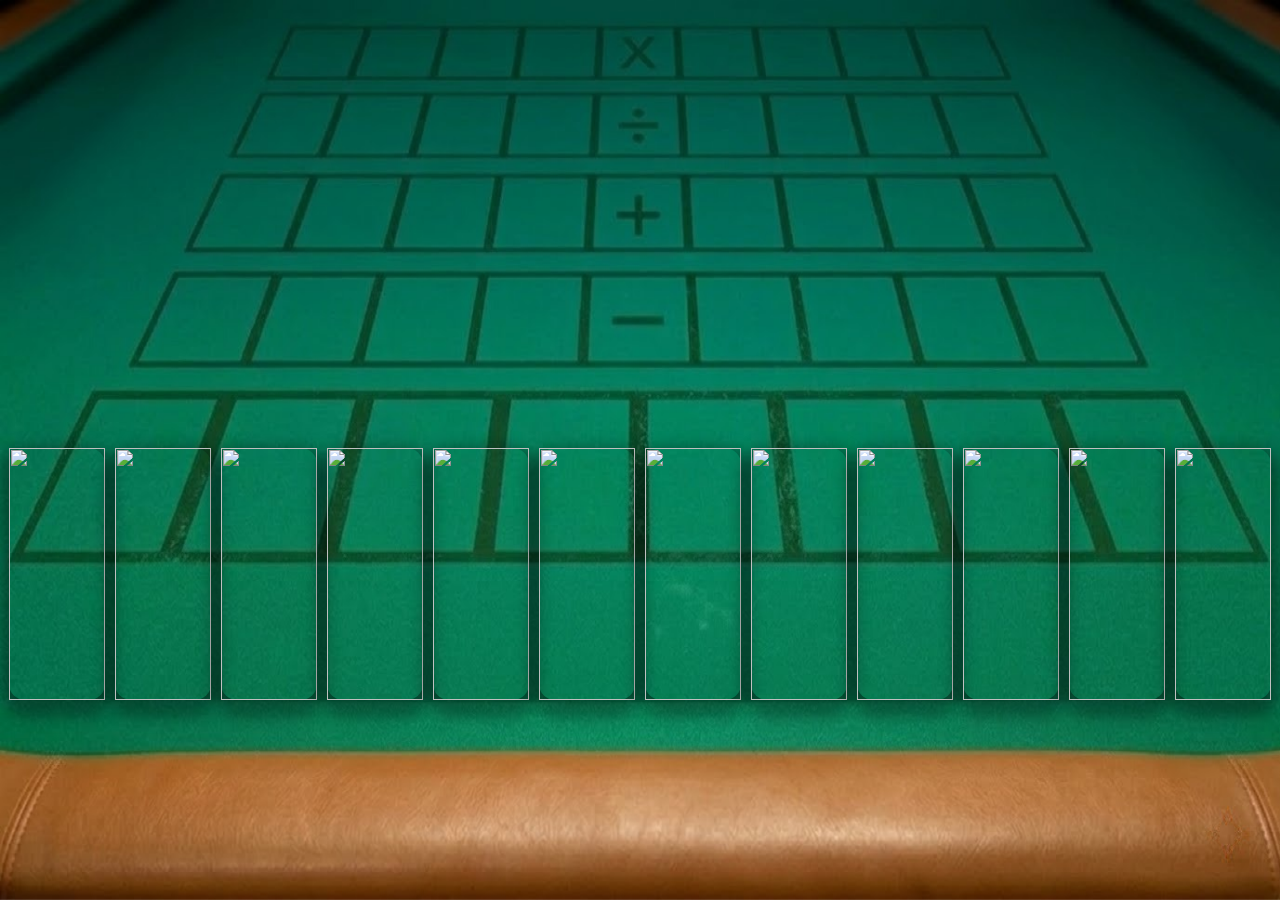
==== calculator.html @ 3f8a5e02 "Repeated screens removed. General screen added. Card hand images added via JS." ====
<!DOCTYPE html>
<html lang="pt-br">
<head>
    <meta charset="UTF-8">
    <meta name="viewport" content="width=device-width, initial-scale=1.0">
    <link rel="stylesheet" href="https://cdnjs.cloudflare.com/ajax/libs/font-awesome/6.7.2/css/all.min.css" integrity="sha512-Evv84Mr4kqVGRNSgIGL/F/aIDqQb7xQ2vcrdIwxfjThSH8CSR7PBEakCr51Ck+w+/U6swU2Im1vVX0SVk9ABhg==" crossorigin="anonymous" referrerpolicy="no-referrer" />
    <link rel="stylesheet" href="css/calculatorTrucoStyle.css">
    <title>calculator</title>
</head>
<body>
    <div id="container">
        <img src="img/tableCalculator.png" alt="" id="tableImg">
        <div id="table">
            <div class="gridTable" id="multiplication">
                <button id="multiplication0" class="cardTable"></button>
                <button id="multiplication1" class="cardTable"></button>
                <button id="multiplication2" class="cardTable"></button>
                <button id="multiplication3" class="cardTable"></button>
                <button id="*" class="operatorTable"></button>
                <button id="multiplication5" class="cardTable"></button>
                <button id="multiplication6" class="cardTable"></button>
                <button id="multiplication7" class="cardTable"></button>
                <button id="multiplication8" class="cardTable"></button>
            </div>

            <div class="gridTable" id="division">
                <button id="division0" class="cardTable"></button>
                <button id="division1" class="cardTable"></button>
                <button id="division2" class="cardTable"></button>
                <button id="division3" class="cardTable"></button>
                <button id="/" class="operatorTable"></button>
                <button id="division5" class="cardTable"></button>
                <button id="division6" class="cardTable"></button>
                <button id="division7" class="cardTable"></button>
                <button id="division8" class="cardTable"></button>
            </div>

            <div class="gridTable" id="summation">
                <button id="summation0" class="cardTable"></button>
                <button id="summation1" class="cardTable"></button>
                <button id="summation2" class="cardTable"></button>
                <button id="summation3" class="cardTable"></button>
                <button id="+" class="operatorTable"></button>
                <button id="summation5" class="cardTable"></button>
                <button id="summation6" class="cardTable"></button>
                <button id="summation7" class="cardTable"></button>
                <button id="summation8" class="cardTable"></button>
            </div>

            <div class="gridTable" id="subtraction">
                <button id="subtraction0" class="cardTable"></button>
                <button id="subtraction1" class="cardTable"></button>
                <button id="subtraction2" class="cardTable"></button>
                <button id="subtraction3" class="cardTable"></button>
                <button id="-" class="operatorTable"></button>
                <button id="subtraction5" class="cardTable"></button>
                <button id="subtraction6" class="cardTable"></button>
                <button id="subtraction7" class="cardTable"></button>
                <button id="subtraction8" class="cardTable"></button>
            </div>

            <div class="gridTable" id="result">
                <div id="result7" class="resultTable"></div>
                <div id="result6" class="resultTable"></div>
                <div id="result5" class="resultTable"></div>
                <div id="result4" class="resultTable"></div>
                <div id="result3" class="resultTable"></div>
                <div id="result2" class="resultTable"></div>
                <div id="result1" class="resultTable"></div>
                <div id="result0" class="resultTable"></div>
            </div>
            
        </div>

        <div id="hand">
            <div id="-" class="cardHand"><img id="-" src="" class="cardHandImg"></div>
            <div id="0" class="cardHand"><img id="0" src="" class="cardHandImg"></div>
            <div id="1" class="cardHand"><img id="1" src="" class="cardHandImg"></div>
            <div id="2" class="cardHand"><img id="2" src="" class="cardHandImg"></div>
            <div id="3" class="cardHand"><img id="3" src="" class="cardHandImg"></div>
            <div id="4" class="cardHand"><img id="4" src="" class="cardHandImg"></div>
            <div id="5" class="cardHand"><img id="5" src="" class="cardHandImg"></div>
            <div id="6" class="cardHand"><img id="6" src="" class="cardHandImg"></div>
            <div id="7" class="cardHand"><img id="7" src="" class="cardHandImg"></div>
            <div id="8" class="cardHand"><img id="8" src="" class="cardHandImg"></div>
            <div id="9" class="cardHand"><img id="9" src="" class="cardHandImg"></div>
            <div id="." class="cardHand"><img id="point" src="" class="cardHandImg"></div>
        </div>
    </div>
    <script src="./js/app.js"></script>
</body>
</html>
---- css/calculatorTrucoStyle.css ----
@import url('https://fonts.googleapis.com/css2?family=Dokdo&display=swap');

* {
    padding: 0;
    margin: 0;
}

button {
    background: none;
    border: none;
    padding: 0;
    margin: 0;
}

#container {
    display: flex;
    flex-direction: column;
    align-items: center;
}

/* Table styles */
#tableImg {
    position: fixed;
    width: 100vw;
    height: 100vh;
    z-index: -1;
}

#table {
    justify-items: center;
    perspective: 1000px;
}

.gridTable {
    display: flex;
    transform: rotateX(45deg); 
    transform-origin: bottom center; 
    transform-style: preserve-3d;
    gap: 1%;
    
    /*background-color: aliceblue;
    border: 3px solid black;*/
}

.operatorTable {
    width: 11%;
    height: 100%;
    cursor: pointer;

    /*background-color: yellow;*/
}

.cardTable {
    width: 11%;
    height: 100%;

    /*background-color: tomato;*/
}

.resultTable {
    width: 12.5%;
    height: 100%;

    /*Animation*/
    will-change: transform, box-shadow;
    transition: transform 200ms ease, box-shadow 200ms ease;

    /*background-color: tomato;*/
}

.resultTable:hover {
    transform: translateY(-16px);
    z-index: 1;
}

.resultTable::after {
    position: absolute;
    content: var(--numero-imagem);
    font-family: "Dokdo", system-ui;
    font-size: 96px;
    color: #EBE3CF;
    transform: translateX(-50%);
    top: -96px;
    left: 50%;

    /*Border*/
    -webkit-text-stroke-width: 2px;
    -webkit-text-stroke-color: black;

    visibility: hidden;
}

.resultTable:hover::after {
    visibility: visible;
}


#multiplication {
    width: 57vw;
    height: 10.5vh;
    margin-top: -1vw;
}

#division {
    width: 63vw;
    height: 12vh;
    margin-top: -1.8vw;
}

#summation {
    width: 70vw;
    height: 14.5vh;
    margin-top: -2vw;
}

#subtraction {
    width: 78vw;
    height: 15.5vh;
    margin-top: -1.5vw;
}

#result {
    width: 96vw;
    height: 24vh;
    margin-top: -1.5vw;
}



/* Hand styles */
#hand {
    position: fixed;
    display: inline-flex;
    gap: 10px;
    margin-top: 35vw;

    /*background-color: aliceblue;
    border: 3px solid black;*/
}

.cardHandImg {
    width: 100%;
    height: 100%;
}

.cardHand {
    width: 7.5vw;
    height: 28vh;
    box-shadow: 0 8px 16px 8px rgba(0, 0, 0, 0.4);
    border-radius: 16px;
    cursor: pointer;
    position: relative;

    /*Animation*/
    will-change: transform, box-shadow;
    transition: transform 200ms ease, box-shadow 200ms ease;

    /*background-color: tomato;*/
}

.cardHand:hover {
    box-shadow: 0 8px 24px 12px rgba(0, 0, 0, 0.6);
    transform: translateY(-16px);
    z-index: 1;
}

.cardHand::after {
    position: absolute;
    content: attr(id);
    font-family: "Dokdo", system-ui;
    font-size: 96px;
    color: #EBE3CF;
    transform: translateX(-50%);
    top: -96px;
    left: 50%;

    /*Border*/
    -webkit-text-stroke-width: 2px;
    -webkit-text-stroke-color: black;

    visibility: hidden;
}

.cardHand:hover::after {
    visibility: visible;
}
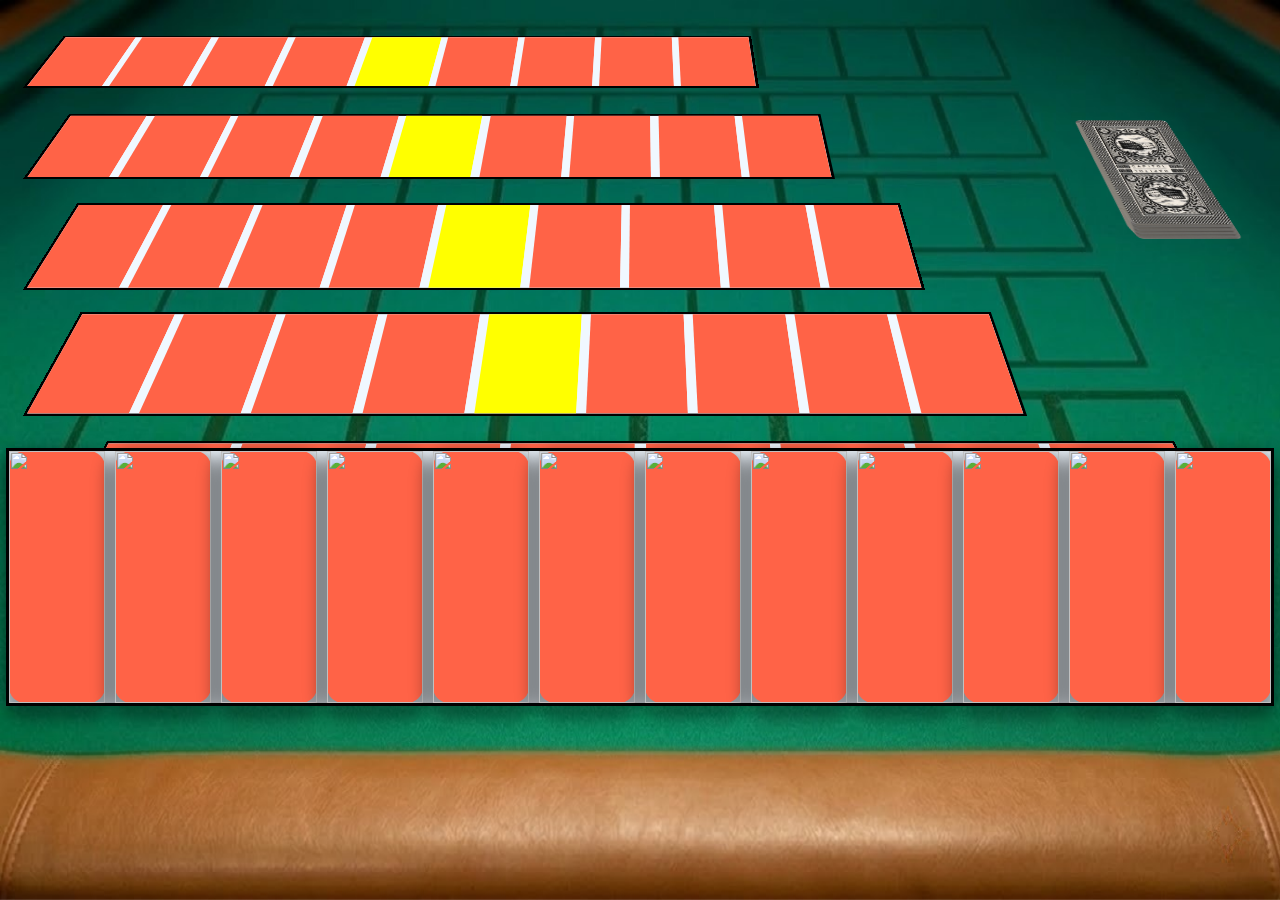
==== commit a2b3c304: "Add cardsBox and cardsBack" ====
--- a/calculator.html
+++ b/calculator.html
@@ -10,7 +10,17 @@
 <body>
     <div id="container">
         <img src="img/tableCalculator.png" alt="" id="tableImg">
+
         <div id="table">
+            
+            <div id="cardBox" class="cardBoxAndBack">
+                <img src="img/cardsBox.png" class="cardBoxAndBackImg">
+            </div>
+
+            <div id="cardBack" class="cardBoxAndBack">
+                <img src="img/cardsBack.png" class="cardBoxAndBackImg">
+            </div>
+
             <div class="gridTable" id="multiplication">
                 <button id="multiplication0" class="cardTable"></button>
                 <button id="multiplication1" class="cardTable"></button>
@@ -69,12 +79,10 @@
                 <div id="result1" class="resultTable"></div>
                 <div id="result0" class="resultTable"></div>
             </div>
-            
         </div>
 
         <div id="hand">
             <div id="-" class="cardHand"><img id="-" src="" class="cardHandImg"></div>
-            <div id="0" class="cardHand"><img id="0" src="" class="cardHandImg"></div>
             <div id="1" class="cardHand"><img id="1" src="" class="cardHandImg"></div>
             <div id="2" class="cardHand"><img id="2" src="" class="cardHandImg"></div>
             <div id="3" class="cardHand"><img id="3" src="" class="cardHandImg"></div>
@@ -84,9 +92,11 @@
             <div id="7" class="cardHand"><img id="7" src="" class="cardHandImg"></div>
             <div id="8" class="cardHand"><img id="8" src="" class="cardHandImg"></div>
             <div id="9" class="cardHand"><img id="9" src="" class="cardHandImg"></div>
+            <div id="0" class="cardHand"><img id="0" src="" class="cardHandImg"></div>
             <div id="." class="cardHand"><img id="point" src="" class="cardHandImg"></div>
         </div>
     </div>
+
     <script src="./js/app.js"></script>
 </body>
 </html>
--- a/css/calculatorTrucoStyle.css
+++ b/css/calculatorTrucoStyle.css
@@ -18,7 +18,6 @@
     align-items: center;
 }
 
-/* Table styles */
 #tableImg {
     position: fixed;
     width: 100vw;
@@ -38,44 +37,58 @@
     transform-style: preserve-3d;
     gap: 1%;
     
-    /*background-color: aliceblue;
-    border: 3px solid black;*/
+    background-color: aliceblue;
+    border: 3px solid black;
+}
+
+.cardTable, .operatorTable {
+    width: 11%;
+    height: 100%;
+
+    background-color: tomato;
 }
 
 .operatorTable {
-    width: 11%;
-    height: 100%;
     cursor: pointer;
 
-    /*background-color: yellow;*/
+    background-color: yellow;
 }
 
-.cardTable {
-    width: 11%;
-    height: 100%;
-
-    /*background-color: tomato;*/
+.resultTable, .cardHand {
+    /*Animation*/
+    will-change: transform, box-shadow;
+    transition: transform 200ms ease, box-shadow 200ms ease;
 }
 
 .resultTable {
     width: 12.5%;
     height: 100%;
 
-    /*Animation*/
-    will-change: transform, box-shadow;
-    transition: transform 200ms ease, box-shadow 200ms ease;
-
-    /*background-color: tomato;*/
+    background-color: tomato;
 }
 
-.resultTable:hover {
+.cardHand {
+    width: 7.5vw;
+    height: 28vh;
+    box-shadow: 0 8px 16px 8px rgba(0, 0, 0, 0.4);
+    border-radius: 16px;
+    cursor: pointer;
+    position: relative;
+
+    background-color: tomato;
+}
+
+.resultTable:hover, .cardHand:hover {
     transform: translateY(-16px);
     z-index: 1;
 }
 
-.resultTable::after {
+.cardHand:hover {
+    box-shadow: 0 8px 24px 12px rgba(0, 0, 0, 0.6);
+}
+
+.resultTable::after, .cardHand::after {
     position: absolute;
-    content: var(--numero-imagem);
     font-family: "Dokdo", system-ui;
     font-size: 96px;
     color: #EBE3CF;
@@ -90,7 +103,15 @@
     visibility: hidden;
 }
 
-.resultTable:hover::after {
+.resultTable::after {
+    content: var(--numero-imagem);
+}
+
+.cardHand::after {
+    content: attr(id);
+}
+
+.resultTable:hover::after, .cardHand:hover::after {
     visibility: visible;
 }
 
@@ -125,63 +146,39 @@
     margin-top: -1.5vw;
 }
 
-
-
-/* Hand styles */
 #hand {
     position: fixed;
     display: inline-flex;
     gap: 10px;
     margin-top: 35vw;
 
-    /*background-color: aliceblue;
-    border: 3px solid black;*/
+    background-color: aliceblue;
+    border: 3px solid black;
 }
 
-.cardHandImg {
+.cardHandImg, .cardBoxAndBackImg {
     width: 100%;
     height: 100%;
 }
 
-.cardHand {
-    width: 7.5vw;
-    height: 28vh;
-    box-shadow: 0 8px 16px 8px rgba(0, 0, 0, 0.4);
-    border-radius: 16px;
-    cursor: pointer;
-    position: relative;
+.cardBoxAndBack {
+    position: absolute;
+    width: 8.5vw;
+    height: 23vh;
 
-    /*Animation*/
-    will-change: transform, box-shadow;
-    transition: transform 200ms ease, box-shadow 200ms ease;
+    margin-top: 32px;
 
-    /*background-color: tomato;*/
+    transform: rotateX(45deg); 
+    transform-origin: bottom center; 
+    transform-style: preserve-3d;
 }
 
-.cardHand:hover {
-    box-shadow: 0 8px 24px 12px rgba(0, 0, 0, 0.6);
-    transform: translateY(-16px);
-    z-index: 1;
+#cardBox {
+    margin-left: -90%;
 }
 
-.cardHand::after {
-    position: absolute;
-    content: attr(id);
-    font-family: "Dokdo", system-ui;
-    font-size: 96px;
-    color: #EBE3CF;
-    transform: translateX(-50%);
-    top: -96px;
-    left: 50%;
-
-    /*Border*/
-    -webkit-text-stroke-width: 2px;
-    -webkit-text-stroke-color: black;
-
-    visibility: hidden;
+#cardBack {
+    margin-left: 90%;
 }
 
-.cardHand:hover::after {
-    visibility: visible;
-}
 
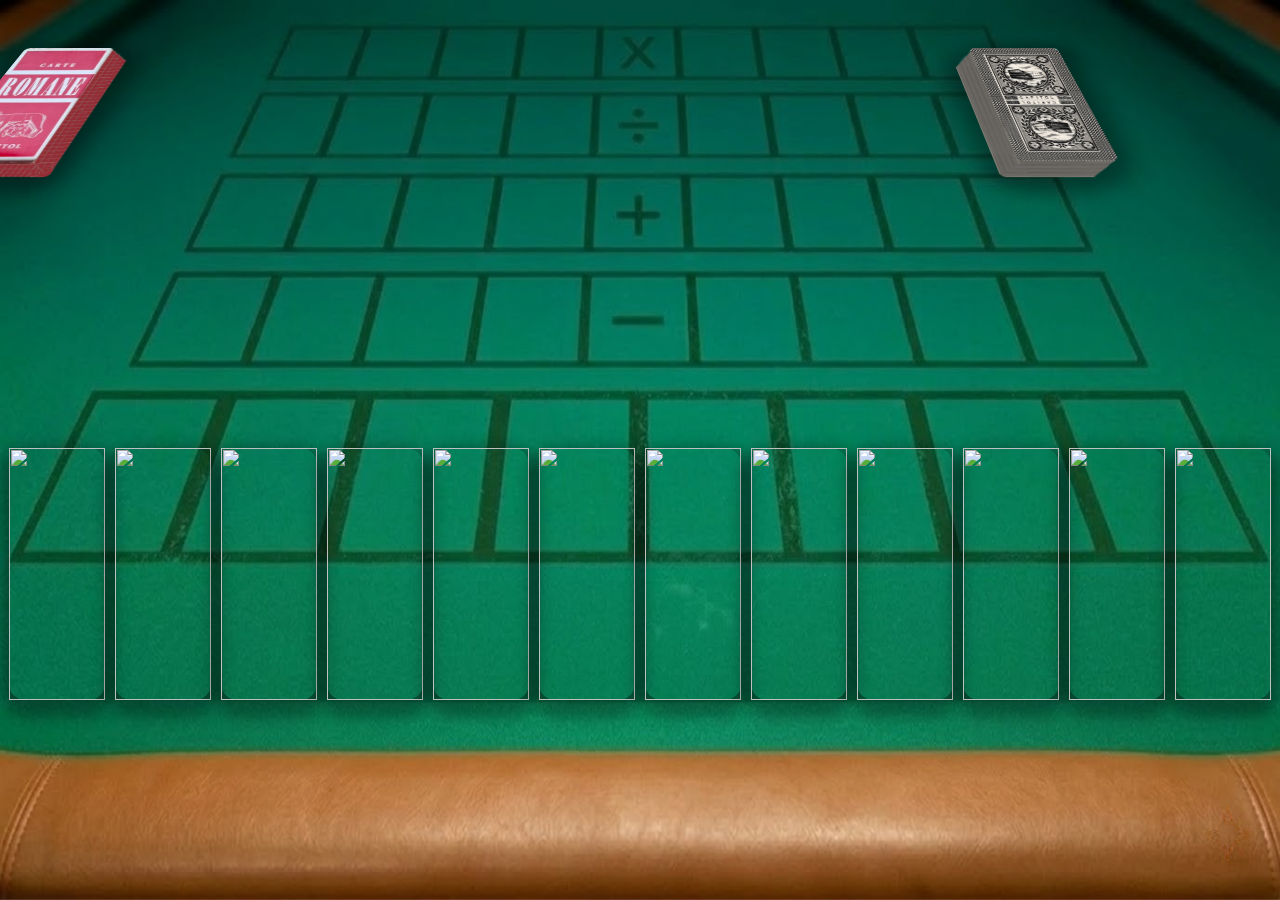
==== commit 521398dd: "Add resetTable and back to the deckChooser page" ====
--- a/calculator.html
+++ b/calculator.html
@@ -13,12 +13,14 @@
 
         <div id="table">
             
-            <div id="cardBox" class="cardBoxAndBack">
-                <img src="img/cardsBox.png" class="cardBoxAndBackImg">
-            </div>
+            <div id="actions" class="actionsDiv">
+                <a href="deckChooser.html" id="cardBox" class="BoxAndBack">
+                    <img src="img/cardsBox.png" class="BoxAndBackImg">
+                </a>
 
-            <div id="cardBack" class="cardBoxAndBack">
-                <img src="img/cardsBack.png" class="cardBoxAndBackImg">
+                <div id="cardBack" class="BoxAndBack">
+                    <img src="img/cardsBack.png" class="BoxAndBackImg">
+                </div>
             </div>
 
             <div class="gridTable" id="multiplication">
--- a/css/calculatorTrucoStyle.css
+++ b/css/calculatorTrucoStyle.css
@@ -32,29 +32,35 @@
 
 .gridTable {
     display: flex;
+
+    /*Perspective*/
     transform: rotateX(45deg); 
     transform-origin: bottom center; 
     transform-style: preserve-3d;
+
     gap: 1%;
     
+    /*For visualizing the CSS
     background-color: aliceblue;
-    border: 3px solid black;
+    border: 3px solid black;*/
 }
 
 .cardTable, .operatorTable {
     width: 11%;
     height: 100%;
 
-    background-color: tomato;
+    /*For visualizing the CSS
+    background-color: tomato;*/
 }
 
 .operatorTable {
     cursor: pointer;
 
-    background-color: yellow;
-}
-
-.resultTable, .cardHand {
+    /*For visualizing the CSS
+    background-color: yellow;*/
+}
+
+.resultTable, .cardHand, .BoxAndBack {
     /*Animation*/
     will-change: transform, box-shadow;
     transition: transform 200ms ease, box-shadow 200ms ease;
@@ -64,7 +70,8 @@
     width: 12.5%;
     height: 100%;
 
-    background-color: tomato;
+    /*For visualizing the CSS
+    background-color: tomato;*/
 }
 
 .cardHand {
@@ -75,15 +82,16 @@
     cursor: pointer;
     position: relative;
 
-    background-color: tomato;
-}
-
-.resultTable:hover, .cardHand:hover {
+    /*For visualizing the CSS
+    background-color: tomato;*/
+}
+
+.resultTable:hover, .cardHand:hover, .BoxAndBack:hover {
     transform: translateY(-16px);
     z-index: 1;
 }
 
-.cardHand:hover {
+.cardHand:hover, .BoxAndBack:hover {
     box-shadow: 0 8px 24px 12px rgba(0, 0, 0, 0.6);
 }
 
@@ -152,33 +160,47 @@
     gap: 10px;
     margin-top: 35vw;
 
+    /*For visualizing the CSS
     background-color: aliceblue;
-    border: 3px solid black;
-}
-
-.cardHandImg, .cardBoxAndBackImg {
+    border: 3px solid black;*/
+}
+
+.cardHandImg, .BoxAndBackImg {
     width: 100%;
     height: 100%;
 }
 
-.cardBoxAndBack {
+#actions {
+    position: absolute;
+
+    width: 80vw;
+
+    margin-top: 48px;
+    
+    /*Perspective*/
+    transform: rotateX(45deg); 
+    transform-origin: bottom center; 
+    transform-style: preserve-3d;
+}
+
+.BoxAndBack {
     position: absolute;
     width: 8.5vw;
     height: 23vh;
-
-    margin-top: 32px;
-
-    transform: rotateX(45deg); 
-    transform-origin: bottom center; 
-    transform-style: preserve-3d;
+    cursor: pointer;
+
+    box-shadow: 0 8px 24px 12px rgba(0, 0, 0, 0.4);
 }
 
 #cardBox {
-    margin-left: -90%;
+    border-top-right-radius: 36px;
+    border-bottom-left-radius: 36px;
+    border-bottom-right-radius: 8px;
 }
 
 #cardBack {
     margin-left: 90%;
-}
-
-
+    border-top-left-radius: 48px;
+    border-bottom-left-radius: 16px;
+    border-bottom-right-radius: 48px;
+}
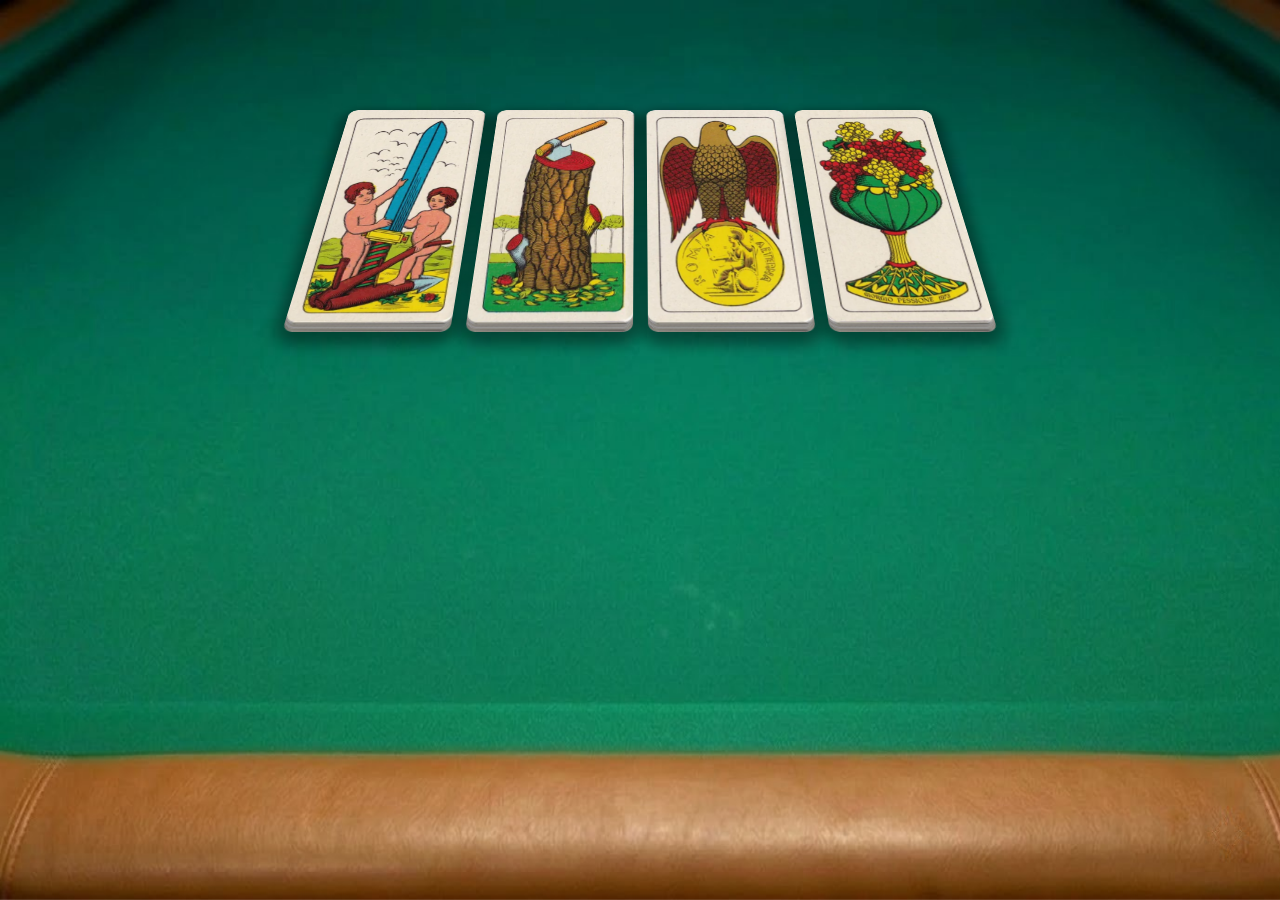
==== commit 2a984454: "fix: vercel launch bug" ====
--- a/calculator.html
+++ b/calculator.html
@@ -14,7 +14,7 @@
         <div id="table">
             
             <div id="actions" class="actionsDiv">
-                <a href="deckChooser.html" id="cardBox" class="BoxAndBack">
+                <a href="index.html" id="cardBox" class="BoxAndBack">
                     <img src="img/cardsBox.png" class="BoxAndBackImg">
                 </a>
 
